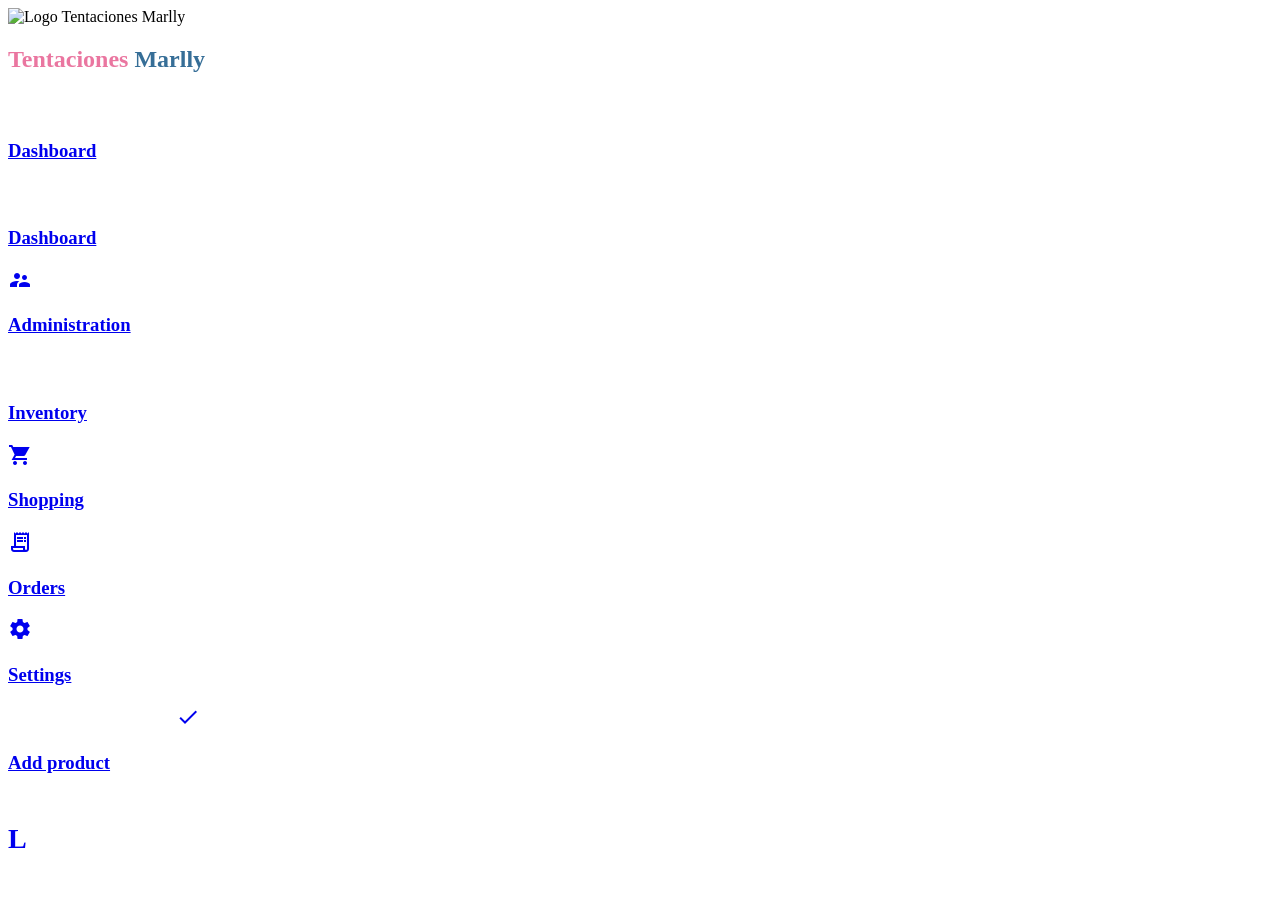
==== index.html @ 05e1bed1 "Proceso del dashborad" ====
<!DOCTYPE html>
<html lang="en">
<head>
    <meta charset="UTF-8">
    <meta http-equiv="X-UA-Compatible" content="IE=edge">
    <meta name="viewport" content="width=device-width, initial-scale=1.0">
    <title>Responsive Dashboard using HTML CSS and JavaScript</title>
    <!-- MATERIAL CDN -->
    <link href="https://fonts.googleapis.com/icon?family=Material+Icons+Sharp" rel="stylesheet">
    <!-- STYLESHEET -->
    <link rel="stylesheet" href="style.css">
</head>
<body>
    <div class="container">
        <aside>
            <div class="top">
                <div class="logo">
                    <img src="./images/logo.png.png" alt="Logo Tentaciones Marlly">
                    <h2><span class="tentaciones">Tentaciones</span> <span class="marlly">Marlly</span></h2>
                </div>
            </div>

            <div class="sidebar">
                <a href="#">
                    <span class="material-icons-sharp">grid_view</span>
                    <h3>Dashboard</h3>
                </a>
                <a href="#">
                    <span class="material-icons-sharp">grid_view</span>
                    <h3>Dashboard</h3>
                </a>
                <a href="#">
                    <span class="material-icons-sharp">supervisor_account</span>
                    <h3>Administration</h3>
                </a>
                <a href="#">
                    <span class="material-icons-sharp">inventory</span>
                    <h3>Inventory</h3>
                </a>
                <a href="#">
                    <span class="material-icons-sharp">shopping_cart</span>
                    <h3>Shopping</h3>
                </a>
                <a href="#">
                    <span class="material-icons-sharp">receipt_long</span>
                    <h3>Orders</h3>
                </a>
                <a href="#">
                    <span class="material-icons-sharp">settings</span>
                    <h3>Settings</h3>
                </a>
                <a href="#">
                    <span class="material-icons-sharp">bucket_check</span>
                    <h3>Add product</h3>
                </a>
                <a href="#">
                    <span class="material-icons-sharp"logout</span>
                    <h3>Logout</h3>
                </a>
            <div>
        </aside>
    </div>
</body>
</html>
---- style.css ----
/* Colores del título del logo */
.logo h2 .tentaciones {
    color: #EA76A0;
}

.logo h2 .marlly {
    color: #366E97;
}
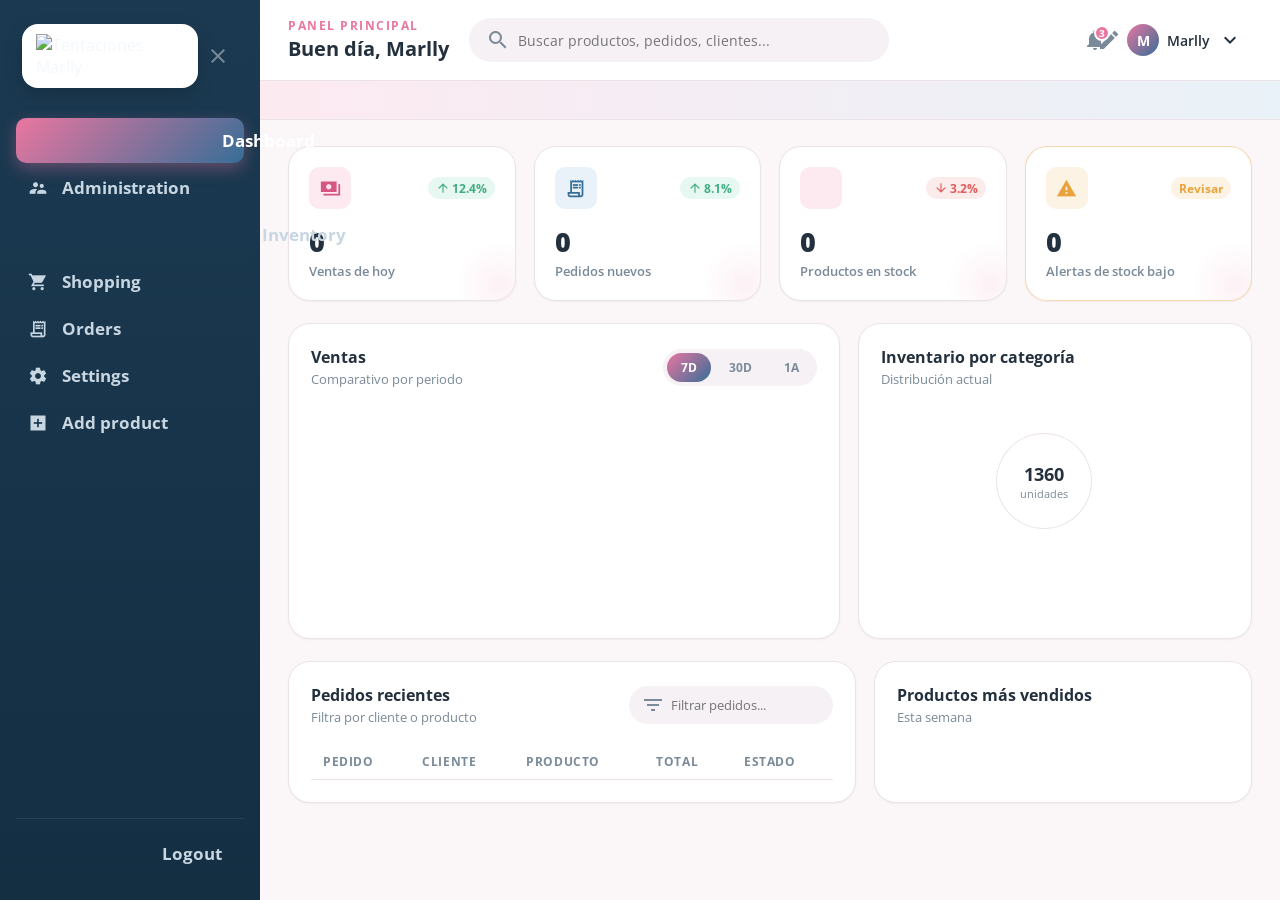
==== commit 9b0e2f15: "dashboard2.0" ====
--- a/index.html
+++ b/index.html
@@ -1,64 +1,297 @@
 <!DOCTYPE html>
-<html lang="en">
+<html lang="es">
 <head>
-    <meta charset="UTF-8">
-    <meta http-equiv="X-UA-Compatible" content="IE=edge">
-    <meta name="viewport" content="width=device-width, initial-scale=1.0">
-    <title>Responsive Dashboard using HTML CSS and JavaScript</title>
-    <!-- MATERIAL CDN -->
-    <link href="https://fonts.googleapis.com/icon?family=Material+Icons+Sharp" rel="stylesheet">
-    <!-- STYLESHEET -->
-    <link rel="stylesheet" href="style.css">
+<meta charset="UTF-8">
+<meta http-equiv="X-UA-Compatible" content="IE=edge">
+<meta name="viewport" content="width=device-width, initial-scale=1.0">
+<title>Tentaciones Marlly | Panel de control</title>
+
+<!-- Tipografías -->
+<link rel="preconnect" href="https://fonts.googleapis.com">
+<link rel="preconnect" href="https://fonts.gstatic.com" crossorigin>
+<link href="https://fonts.googleapis.com/css2?family=Open+Sans:ital,wght@0,400;0,500;0,600;0,700;0,800;1,400&family=Caveat:wght@600;700&display=swap" rel="stylesheet">
+<!-- Material Icons -->
+<link href="https://fonts.googleapis.com/icon?family=Material+Icons+Sharp" rel="stylesheet">
+<!-- Estilos -->
+<link rel="stylesheet" href="style.css">
 </head>
 <body>
-    <div class="container">
-        <aside>
-            <div class="top">
-                <div class="logo">
-                    <img src="./images/logo.png.png" alt="Logo Tentaciones Marlly">
-                    <h2><span class="tentaciones">Tentaciones</span> <span class="marlly">Marlly</span></h2>
-                </div>
-            </div>
-
-            <div class="sidebar">
-                <a href="#">
-                    <span class="material-icons-sharp">grid_view</span>
-                    <h3>Dashboard</h3>
-                </a>
-                <a href="#">
-                    <span class="material-icons-sharp">grid_view</span>
-                    <h3>Dashboard</h3>
-                </a>
-                <a href="#">
-                    <span class="material-icons-sharp">supervisor_account</span>
-                    <h3>Administration</h3>
-                </a>
-                <a href="#">
-                    <span class="material-icons-sharp">inventory</span>
-                    <h3>Inventory</h3>
-                </a>
-                <a href="#">
-                    <span class="material-icons-sharp">shopping_cart</span>
-                    <h3>Shopping</h3>
-                </a>
-                <a href="#">
-                    <span class="material-icons-sharp">receipt_long</span>
-                    <h3>Orders</h3>
-                </a>
-                <a href="#">
-                    <span class="material-icons-sharp">settings</span>
-                    <h3>Settings</h3>
-                </a>
-                <a href="#">
-                    <span class="material-icons-sharp">bucket_check</span>
-                    <h3>Add product</h3>
-                </a>
-                <a href="#">
-                    <span class="material-icons-sharp"logout</span>
-                    <h3>Logout</h3>
-                </a>
-            <div>
-        </aside>
-    </div>
+
+<div class="app">
+
+  <!-- ============ SIDEBAR ============ -->
+  <aside class="sidebar" id="sidebar">
+    <div class="sidebar-top">
+      <div class="logo">
+        <img src="./images/logo.png" alt="Tentaciones Marlly" class="logo-img">
+      </div>
+      <button class="icon-btn sidebar-close" id="sidebarClose" aria-label="Cerrar menú">
+        <span class="material-icons-sharp">close</span>
+      </button>
+    </div>
+
+    <nav class="sidebar-nav" id="sidebarNav">
+      <a href="#" class="nav-link active" data-page="Panel principal">
+        <span class="material-icons-sharp">grid_view</span>
+        <h3>Dashboard</h3>
+      </a>
+      <a href="#" class="nav-link" data-page="Administración">
+        <span class="material-icons-sharp">supervisor_account</span>
+        <h3>Administration</h3>
+      </a>
+      <a href="#" class="nav-link" data-page="Inventario">
+        <span class="material-icons-sharp">inventory_2</span>
+        <h3>Inventory</h3>
+      </a>
+      <a href="#" class="nav-link" data-page="Compras">
+        <span class="material-icons-sharp">shopping_cart</span>
+        <h3>Shopping</h3>
+      </a>
+      <a href="#" class="nav-link" data-page="Pedidos">
+        <span class="material-icons-sharp">receipt_long</span>
+        <h3>Orders</h3>
+      </a>
+      <a href="#" class="nav-link" data-page="Ajustes">
+        <span class="material-icons-sharp">settings</span>
+        <h3>Settings</h3>
+      </a>
+      <a href="#" class="nav-link" id="openAddProduct" data-page="Agregar producto">
+        <span class="material-icons-sharp">add_box</span>
+        <h3>Add product</h3>
+      </a>
+    </nav>
+
+    <div class="sidebar-bottom">
+      <a href="#" class="nav-link logout" id="logoutBtn">
+        <span class="material-icons-sharp">logout</span>
+        <h3>Logout</h3>
+      </a>
+    </div>
+  </aside>
+
+  <div class="overlay" id="overlay"></div>
+
+  <!-- ============ MAIN ============ -->
+  <div class="main">
+
+    <!-- TOPBAR -->
+    <header class="topbar">
+      <div class="topbar-left">
+        <button class="icon-btn" id="menuToggle" aria-label="Abrir menú">
+          <span class="material-icons-sharp">menu</span>
+        </button>
+        <div>
+          <p class="eyebrow">Panel principal</p>
+          <h1 id="pageTitle">Buen día, Marlly</h1>
+        </div>
+      </div>
+
+      <div class="topbar-search">
+        <span class="material-icons-sharp">search</span>
+        <input type="text" id="globalSearch" placeholder="Buscar productos, pedidos, clientes...">
+      </div>
+
+      <div class="topbar-actions">
+        <button class="icon-btn" id="themeToggle" aria-label="Cambiar tema">
+          <span class="material-icons-sharp" id="themeIcon">dark_mode</span>
+        </button>
+
+        <div class="dropdown-wrap">
+          <button class="icon-btn" id="notifBtn" aria-label="Notificaciones">
+            <span class="material-icons-sharp">notifications</span>
+            <span class="badge-dot" id="notifDot">3</span>
+          </button>
+          <div class="dropdown" id="notifDropdown">
+            <div class="dropdown-head">
+              <span>Notificaciones</span>
+              <button class="text-link" id="clearNotifs">Marcar leídas</button>
+            </div>
+            <ul class="notif-list" id="notifList">
+              <li class="unread"><span class="material-icons-sharp warn">warning</span><div><p>Stock bajo de <b>Bombones de fresa</b></p><small>Hace 12 min</small></div></li>
+              <li class="unread"><span class="material-icons-sharp ok">shopping_bag</span><div><p>Nuevo pedido #1042 de <b>Ana Rojas</b></p><small>Hace 34 min</small></div></li>
+              <li class="unread"><span class="material-icons-sharp info">local_shipping</span><div><p>Pedido #1039 fue enviado</p><small>Hace 1 h</small></div></li>
+              <li><span class="material-icons-sharp ok">payments</span><div><p>Pago confirmado de <b>Carlos Ruiz</b></p><small>Ayer</small></div></li>
+            </ul>
+          </div>
+        </div>
+
+        <div class="dropdown-wrap">
+          <button class="profile-btn" id="profileBtn">
+            <span class="avatar">M</span>
+            <span class="profile-name">Marlly</span>
+            <span class="material-icons-sharp">expand_more</span>
+          </button>
+          <div class="dropdown" id="profileDropdown">
+            <a href="#"><span class="material-icons-sharp">person</span> Mi perfil</a>
+            <a href="#"><span class="material-icons-sharp">settings</span> Preferencias</a>
+            <a href="#"><span class="material-icons-sharp">help</span> Ayuda</a>
+            <hr>
+            <a href="#" id="logoutBtn2"><span class="material-icons-sharp">logout</span> Cerrar sesión</a>
+          </div>
+        </div>
+      </div>
+    </header>
+
+    <!-- TICKER -->
+    <div class="ticker">
+      <div class="ticker-track" id="tickerTrack"></div>
+    </div>
+
+    <!-- CONTENT -->
+    <main class="content">
+
+      <!-- STAT CARDS -->
+      <section class="stats" aria-label="Resumen">
+        <article class="stat-card">
+          <div class="stat-top">
+            <span class="stat-icon pink"><span class="material-icons-sharp">payments</span></span>
+            <span class="delta up"><span class="material-icons-sharp">arrow_upward</span>12.4%</span>
+          </div>
+          <h4 class="stat-value" data-count="2480000" data-prefix="$">0</h4>
+          <p class="stat-label">Ventas de hoy</p>
+        </article>
+
+        <article class="stat-card">
+          <div class="stat-top">
+            <span class="stat-icon blue"><span class="material-icons-sharp">receipt_long</span></span>
+            <span class="delta up"><span class="material-icons-sharp">arrow_upward</span>8.1%</span>
+          </div>
+          <h4 class="stat-value" data-count="58">0</h4>
+          <p class="stat-label">Pedidos nuevos</p>
+        </article>
+
+        <article class="stat-card">
+          <div class="stat-top">
+            <span class="stat-icon pink"><span class="material-icons-sharp">inventory_2</span></span>
+            <span class="delta down"><span class="material-icons-sharp">arrow_downward</span>3.2%</span>
+          </div>
+          <h4 class="stat-value" data-count="1360">0</h4>
+          <p class="stat-label">Productos en stock</p>
+        </article>
+
+        <article class="stat-card warn-card">
+          <div class="stat-top">
+            <span class="stat-icon amber"><span class="material-icons-sharp">warning</span></span>
+            <span class="delta neutral">Revisar</span>
+          </div>
+          <h4 class="stat-value" data-count="7">0</h4>
+          <p class="stat-label">Alertas de stock bajo</p>
+        </article>
+      </section>
+
+      <!-- CHARTS -->
+      <section class="grid-2">
+        <div class="panel">
+          <div class="panel-head">
+            <div>
+              <h3>Ventas</h3>
+              <p class="muted">Comparativo por periodo</p>
+            </div>
+            <div class="tabs" id="chartTabs">
+              <button class="tab active" data-range="7d">7D</button>
+              <button class="tab" data-range="30d">30D</button>
+              <button class="tab" data-range="1a">1A</button>
+            </div>
+          </div>
+          <div class="bar-chart" id="barChart"></div>
+        </div>
+
+        <div class="panel">
+          <div class="panel-head">
+            <div>
+              <h3>Inventario por categoría</h3>
+              <p class="muted">Distribución actual</p>
+            </div>
+          </div>
+          <div class="donut-wrap">
+            <div class="donut" id="donutChart">
+              <div class="donut-center">
+                <strong id="donutTotal">1360</strong>
+                <span>unidades</span>
+              </div>
+            </div>
+            <ul class="legend" id="legendList"></ul>
+          </div>
+        </div>
+      </section>
+
+      <!-- TABLES -->
+      <section class="grid-2 grid-2--wide">
+        <div class="panel">
+          <div class="panel-head">
+            <div>
+              <h3>Pedidos recientes</h3>
+              <p class="muted">Filtra por cliente o producto</p>
+            </div>
+            <div class="table-search">
+              <span class="material-icons-sharp">filter_list</span>
+              <input type="text" id="orderSearch" placeholder="Filtrar pedidos...">
+            </div>
+          </div>
+          <div class="table-wrap">
+            <table id="ordersTable">
+              <thead>
+                <tr><th>Pedido</th><th>Cliente</th><th>Producto</th><th>Total</th><th>Estado</th></tr>
+              </thead>
+              <tbody id="ordersBody"></tbody>
+            </table>
+          </div>
+        </div>
+
+        <div class="panel">
+          <div class="panel-head">
+            <div>
+              <h3>Productos más vendidos</h3>
+              <p class="muted">Esta semana</p>
+            </div>
+          </div>
+          <ul class="top-products" id="topProducts"></ul>
+        </div>
+      </section>
+
+    </main>
+  </div>
+</div>
+
+<!-- MODAL: AGREGAR PRODUCTO -->
+<div class="modal-overlay" id="modalOverlay">
+  <div class="modal" role="dialog" aria-modal="true" aria-labelledby="modalTitle">
+    <div class="modal-head">
+      <h3 id="modalTitle">Agregar producto</h3>
+      <button class="icon-btn" id="modalClose"><span class="material-icons-sharp">close</span></button>
+    </div>
+    <form id="productForm">
+      <label>Nombre del producto
+        <input type="text" id="prodName" placeholder="Ej. Paleta de chocolate" required>
+      </label>
+      <div class="form-row">
+        <label>Categoría
+          <select id="prodCategory">
+            <option>Chocolates</option>
+            <option>Gomitas</option>
+            <option>Bombones</option>
+            <option>Paletas</option>
+            <option>Combos</option>
+          </select>
+        </label>
+        <label>Precio
+          <input type="number" id="prodPrice" placeholder="0" min="0" required>
+        </label>
+      </div>
+      <label>Cantidad en stock
+        <input type="number" id="prodStock" placeholder="0" min="0" required>
+      </label>
+      <div class="modal-actions">
+        <button type="button" class="btn-ghost" id="modalCancel">Cancelar</button>
+        <button type="submit" class="btn-primary">Guardar producto</button>
+      </div>
+    </form>
+  </div>
+</div>
+
+<!-- TOASTS -->
+<div class="toast-stack" id="toastStack"></div>
+
+<script src="script.js"></script>
 </body>
 </html>
--- a/style.css
+++ b/style.css
@@ -1,8 +1,565 @@
-/* Colores del título del logo */
-.logo h2 .tentaciones {
-    color: #EA76A0;
-}
-
-.logo h2 .marlly {
-    color: #366E97;
-}
+/* ============================================
+   TENTACIONES MARLLY — DASHBOARD
+   Paleta: rosa #EA76A0 · azul #366E97
+   ============================================ */
+
+:root{
+  --pink: #EA76A0;
+  --pink-dark: #D65683;
+  --pink-light: #FDEAF1;
+  --blue: #366E97;
+  --blue-dark: #244D6B;
+  --blue-light: #E9F2F8;
+
+  --bg: #FBF7F9;
+  --surface: #FFFFFF;
+  --surface-2: #F6F1F4;
+  --ink: #23303D;
+  --muted: #7A8A98;
+  --border: #ECE3E8;
+
+  --success: #3FAE83;
+  --success-bg: #E7F7F1;
+  --warning: #E8A33D;
+  --warning-bg: #FDF3E4;
+  --danger: #E15B5B;
+  --danger-bg: #FCEBEB;
+
+  --radius-sm: 10px;
+  --radius: 16px;
+  --radius-lg: 22px;
+
+  --shadow-sm: 0 1px 2px rgba(35,48,61,.06);
+  --shadow: 0 8px 24px rgba(54,110,151,.10);
+  --shadow-lg: 0 20px 48px rgba(54,110,151,.16);
+
+  --sidebar-w: 260px;
+  --font-body: "Open Sans", sans-serif;
+  --font-script: "Caveat", cursive;
+}
+
+body.dark{
+  --bg: #101A24;
+  --surface: #16212D;
+  --surface-2: #1C2935;
+  --ink: #EDF2F6;
+  --muted: #93A3B2;
+  --border: #223140;
+  --pink-light: #2B1E28;
+  --blue-light: #182634;
+}
+
+*,*::before,*::after{ box-sizing:border-box; margin:0; padding:0; }
+
+html{ scroll-behavior:smooth; }
+
+body{
+  font-family: var(--font-body);
+  background: var(--bg);
+  color: var(--ink);
+  transition: background .3s ease, color .3s ease;
+  overflow-x:hidden;
+}
+
+a{ text-decoration:none; color:inherit; }
+button{ font-family:inherit; cursor:pointer; border:none; background:none; color:inherit; }
+input, select{ font-family:inherit; }
+ul{ list-style:none; }
+
+:focus-visible{
+  outline: 2px solid var(--blue);
+  outline-offset: 2px;
+  border-radius: 6px;
+}
+
+@media (prefers-reduced-motion: reduce){
+  *{ animation-duration:.001ms !important; transition-duration:.001ms !important; }
+}
+
+/* ============ LAYOUT ============ */
+.app{
+  display:flex;
+  min-height:100vh;
+}
+
+.main{
+  flex:1;
+  min-width:0;
+  display:flex;
+  flex-direction:column;
+}
+
+/* ============ SIDEBAR ============ */
+.sidebar{
+  width: var(--sidebar-w);
+  flex-shrink:0;
+  background: linear-gradient(180deg,#1B3A52 0%, #142E42 100%);
+  color:#F4F8FB;
+  display:flex;
+  flex-direction:column;
+  padding:24px 16px;
+  position:sticky;
+  top:0;
+  height:100vh;
+  z-index:40;
+  transition: transform .3s ease;
+}
+
+.sidebar-top{
+  display:flex;
+  align-items:center;
+  justify-content:space-between;
+  padding:0 6px 22px;
+}
+
+.logo{
+  display:flex; align-items:center;
+  background: #FFFFFF;
+  border-radius: var(--radius);
+  padding:10px 14px;
+  box-shadow: 0 6px 18px rgba(0,0,0,.18);
+  flex:1;
+}
+.logo-img{
+  width:100%;
+  max-width:172px;
+  height:auto;
+  display:block;
+  margin:0 auto;
+}
+
+.sidebar-close{ display:none; color:#F4F8FB; }
+
+.sidebar-nav{ display:flex; flex-direction:column; gap:2px; margin-top:8px; flex:1; }
+
+.nav-link{
+  display:flex;
+  align-items:center;
+  gap:14px;
+  padding:11px 12px;
+  border-radius: var(--radius-sm);
+  color:#C7D6E1;
+  font-size:.92rem;
+  font-weight:600;
+  position:relative;
+  transition: background .18s ease, color .18s ease, transform .18s ease;
+}
+.nav-link .material-icons-sharp{ font-size:20px; }
+
+.nav-link:hover{
+  background: rgba(234,118,160,.12);
+  color:#fff;
+  transform: translateX(2px);
+}
+
+.nav-link.active{
+  background: linear-gradient(135deg, var(--pink), var(--blue));
+  color:#fff;
+  box-shadow: 0 6px 16px rgba(234,118,160,.35);
+}
+
+.sidebar-bottom{ border-top:1px solid rgba(255,255,255,.08); padding-top:12px; margin-top:12px; }
+.nav-link.logout:hover{ background: rgba(225,91,91,.18); color:#FFC8C8; }
+
+.overlay{
+  display:none;
+  position:fixed; inset:0;
+  background: rgba(20,30,40,.5);
+  z-index:35;
+}
+
+/* ============ TOPBAR ============ */
+.topbar{
+  display:flex;
+  align-items:center;
+  gap:20px;
+  padding:18px 28px;
+  background: var(--surface);
+  border-bottom:1px solid var(--border);
+  position:sticky;
+  top:0;
+  z-index:30;
+}
+
+.topbar-left{ display:flex; align-items:center; gap:14px; }
+.eyebrow{ font-size:.72rem; font-weight:700; letter-spacing:1.5px; text-transform:uppercase; color: var(--pink); }
+.topbar h1{ font-size:1.25rem; font-weight:700; margin-top:2px; }
+
+#menuToggle{ display:none; }
+
+.icon-btn{
+  width:40px; height:40px;
+  display:flex; align-items:center; justify-content:center;
+  border-radius:50%;
+  color: var(--muted);
+  transition: background .18s ease, color .18s ease;
+  position:relative;
+}
+.icon-btn:hover{ background: var(--surface-2); color: var(--ink); }
+
+.topbar-search{
+  flex:1;
+  max-width:420px;
+  display:flex;
+  align-items:center;
+  gap:8px;
+  background: var(--surface-2);
+  border:1px solid transparent;
+  border-radius: 999px;
+  padding:9px 16px;
+  color: var(--muted);
+  transition: border-color .18s ease, box-shadow .18s ease;
+}
+.topbar-search:focus-within{ border-color: var(--pink); box-shadow:0 0 0 3px rgba(234,118,160,.15); }
+.topbar-search input{
+  border:none; background:transparent; outline:none; width:100%;
+  color: var(--ink); font-size:.9rem;
+}
+
+.topbar-actions{ display:flex; align-items:center; gap:6px; margin-left:auto; }
+
+.badge-dot{
+  position:absolute; top:5px; right:5px;
+  background: var(--pink);
+  color:#fff;
+  font-size:.62rem; font-weight:700;
+  width:16px; height:16px;
+  border-radius:50%;
+  display:flex; align-items:center; justify-content:center;
+  border:2px solid var(--surface);
+}
+
+.profile-btn{
+  display:flex; align-items:center; gap:8px;
+  padding:6px 10px 6px 6px;
+  border-radius:999px;
+  transition: background .18s ease;
+}
+.profile-btn:hover{ background: var(--surface-2); }
+.avatar{
+  width:32px; height:32px;
+  border-radius:50%;
+  background: linear-gradient(135deg, var(--pink), var(--blue));
+  color:#fff; font-weight:700;
+  display:flex; align-items:center; justify-content:center;
+  font-size:.85rem;
+}
+.profile-name{ font-weight:600; font-size:.88rem; }
+
+.dropdown-wrap{ position:relative; }
+.dropdown{
+  position:absolute; right:0; top:calc(100% + 10px);
+  background: var(--surface);
+  border:1px solid var(--border);
+  border-radius: var(--radius);
+  box-shadow: var(--shadow-lg);
+  width:300px;
+  padding:10px;
+  opacity:0; visibility:hidden; transform: translateY(-8px);
+  transition: all .18s ease;
+  z-index:50;
+}
+.dropdown.open{ opacity:1; visibility:visible; transform: translateY(0); }
+
+.dropdown-head{
+  display:flex; justify-content:space-between; align-items:center;
+  padding:6px 8px 10px; font-weight:700; font-size:.9rem;
+}
+.text-link{ color: var(--blue); font-weight:600; font-size:.78rem; }
+.text-link:hover{ text-decoration:underline; }
+
+.notif-list li{
+  display:flex; gap:10px; align-items:flex-start;
+  padding:9px 8px; border-radius: var(--radius-sm);
+}
+.notif-list li.unread{ background: var(--pink-light); }
+.notif-list p{ font-size:.83rem; line-height:1.35; }
+.notif-list small{ color: var(--muted); font-size:.72rem; }
+.notif-list .material-icons-sharp{ font-size:19px; margin-top:1px; }
+.notif-list .warn{ color: var(--warning); }
+.notif-list .ok{ color: var(--success); }
+.notif-list .info{ color: var(--blue); }
+
+.dropdown a{
+  display:flex; align-items:center; gap:10px;
+  padding:9px 8px; border-radius: var(--radius-sm);
+  font-size:.87rem; font-weight:600; color: var(--ink);
+}
+.dropdown a:hover{ background: var(--surface-2); }
+.dropdown a .material-icons-sharp{ font-size:19px; color: var(--muted); }
+.dropdown hr{ border:none; border-top:1px solid var(--border); margin:6px 0; }
+
+/* ============ TICKER ============ */
+.ticker{
+  background: linear-gradient(90deg, var(--pink-light), var(--blue-light));
+  border-bottom:1px solid var(--border);
+  overflow:hidden;
+  white-space:nowrap;
+  padding:8px 0;
+}
+.ticker-track{
+  display:inline-block;
+  animation: scroll-left 32s linear infinite;
+  font-size:.82rem; font-weight:600; color: var(--blue-dark);
+}
+.ticker-track span{ margin:0 28px; }
+@keyframes scroll-left{
+  from{ transform: translateX(0); }
+  to{ transform: translateX(-50%); }
+}
+
+/* ============ CONTENT ============ */
+.content{
+  padding:26px 28px 60px;
+  display:flex; flex-direction:column; gap:22px;
+}
+
+/* ---- stat cards ---- */
+.stats{
+  display:grid;
+  grid-template-columns: repeat(4, 1fr);
+  gap:18px;
+}
+
+.stat-card{
+  background: var(--surface);
+  border:1px solid var(--border);
+  border-radius: var(--radius-lg);
+  padding:20px;
+  box-shadow: var(--shadow-sm);
+  transition: transform .18s ease, box-shadow .18s ease;
+  position:relative;
+  overflow:hidden;
+}
+.stat-card::after{
+  content:"";
+  position:absolute; right:-30px; bottom:-30px;
+  width:90px; height:90px; border-radius:50%;
+  background: radial-gradient(circle, rgba(234,118,160,.10), transparent 70%);
+}
+.stat-card:hover{ transform: translateY(-3px); box-shadow: var(--shadow); }
+
+.stat-top{ display:flex; align-items:center; justify-content:space-between; margin-bottom:14px; }
+
+.stat-icon{
+  width:42px; height:42px; border-radius: var(--radius-sm);
+  display:flex; align-items:center; justify-content:center;
+}
+.stat-icon .material-icons-sharp{ font-size:21px; }
+.stat-icon.pink{ background: var(--pink-light); color: var(--pink-dark); }
+.stat-icon.blue{ background: var(--blue-light); color: var(--blue); }
+.stat-icon.amber{ background: var(--warning-bg); color: var(--warning); }
+
+.delta{
+  font-size:.74rem; font-weight:700;
+  display:flex; align-items:center; gap:2px;
+  padding:3px 8px; border-radius:999px;
+}
+.delta .material-icons-sharp{ font-size:14px; }
+.delta.up{ color: var(--success); background: var(--success-bg); }
+.delta.down{ color: var(--danger); background: var(--danger-bg); }
+.delta.neutral{ color: var(--warning); background: var(--warning-bg); }
+
+.stat-value{ font-size:1.7rem; font-weight:800; letter-spacing:-.3px; }
+.stat-label{ color: var(--muted); font-size:.83rem; margin-top:2px; font-weight:600; }
+.warn-card{ border-color: rgba(232,163,61,.4); }
+
+/* ---- panels / grid ---- */
+.grid-2{
+  display:grid;
+  grid-template-columns: 1.4fr 1fr;
+  gap:18px;
+}
+
+.panel{
+  background: var(--surface);
+  border:1px solid var(--border);
+  border-radius: var(--radius-lg);
+  padding:22px;
+  box-shadow: var(--shadow-sm);
+}
+
+.panel-head{
+  display:flex; align-items:center; justify-content:space-between;
+  margin-bottom:18px; gap:12px; flex-wrap:wrap;
+}
+.panel-head h3{ font-size:1.02rem; font-weight:700; }
+.muted{ color: var(--muted); font-size:.8rem; margin-top:2px; }
+
+.tabs{ display:flex; gap:4px; background: var(--surface-2); padding:4px; border-radius:999px; }
+.tab{
+  padding:6px 14px; border-radius:999px; font-size:.78rem; font-weight:700;
+  color: var(--muted); transition: all .18s ease;
+}
+.tab.active{ background: linear-gradient(135deg, var(--pink), var(--blue)); color:#fff; }
+
+/* ---- bar chart ---- */
+.bar-chart{
+  display:flex; align-items:flex-end; gap:14px;
+  height:210px; padding-top:10px;
+}
+.bar-col{ flex:1; display:flex; flex-direction:column; align-items:center; gap:8px; height:100%; justify-content:flex-end; }
+.bar{
+  width:100%; max-width:34px;
+  border-radius:8px 8px 4px 4px;
+  background: linear-gradient(180deg, var(--pink), var(--blue));
+  transition: height .5s cubic-bezier(.4,0,.2,1);
+  position:relative;
+}
+.bar:hover::before{
+  content: attr(data-value);
+  position:absolute; top:-26px; left:50%; transform:translateX(-50%);
+  background: var(--ink); color:#fff; font-size:.68rem; font-weight:700;
+  padding:3px 7px; border-radius:6px; white-space:nowrap;
+}
+.bar-col span{ font-size:.72rem; color: var(--muted); font-weight:600; }
+
+/* ---- donut ---- */
+.donut-wrap{ display:flex; align-items:center; gap:22px; flex-wrap:wrap; justify-content:center; }
+.donut{
+  width:150px; height:150px; border-radius:50%;
+  display:flex; align-items:center; justify-content:center;
+  transition: background 1s ease;
+}
+.donut-center{
+  width:96px; height:96px; border-radius:50%;
+  background: var(--surface);
+  display:flex; flex-direction:column; align-items:center; justify-content:center;
+  box-shadow: inset 0 0 0 1px var(--border);
+}
+.donut-center strong{ font-size:1.15rem; }
+.donut-center span{ font-size:.68rem; color: var(--muted); }
+
+.legend{ display:flex; flex-direction:column; gap:9px; }
+.legend li{ display:flex; align-items:center; gap:8px; font-size:.82rem; font-weight:600; }
+.legend .dot{ width:9px; height:9px; border-radius:50%; flex-shrink:0; }
+.legend .pct{ margin-left:auto; color: var(--muted); font-weight:700; }
+
+/* ---- tables ---- */
+.grid-2--wide{ grid-template-columns: 1.5fr 1fr; }
+
+.table-search{
+  display:flex; align-items:center; gap:6px;
+  background: var(--surface-2); border-radius:999px; padding:7px 12px;
+  color: var(--muted); font-size:.8rem;
+}
+.table-search input{ border:none; background:transparent; outline:none; color:var(--ink); width:150px; }
+
+.table-wrap{ overflow-x:auto; }
+table{ width:100%; border-collapse:collapse; font-size:.85rem; }
+thead th{
+  text-align:left; padding:10px 12px; color: var(--muted);
+  font-size:.72rem; text-transform:uppercase; letter-spacing:.6px;
+  border-bottom:1px solid var(--border);
+}
+tbody td{ padding:12px; border-bottom:1px solid var(--border); }
+tbody tr{ transition: background .15s ease; }
+tbody tr:hover{ background: var(--surface-2); }
+tbody tr:last-child td{ border-bottom:none; }
+
+.status{
+  display:inline-flex; align-items:center; gap:5px;
+  padding:4px 10px; border-radius:999px; font-size:.72rem; font-weight:700;
+}
+.status.enviado{ color: var(--success); background: var(--success-bg); }
+.status.proceso{ color: var(--blue); background: var(--blue-light); }
+.status.pendiente{ color: var(--warning); background: var(--warning-bg); }
+
+.no-results{ text-align:center; color: var(--muted); padding:24px !important; }
+
+/* ---- top products ---- */
+.top-products{ display:flex; flex-direction:column; gap:16px; }
+.top-products li{ display:flex; align-items:center; gap:12px; }
+.tp-rank{
+  width:30px; height:30px; border-radius:50%;
+  background: var(--pink-light); color: var(--pink-dark);
+  display:flex; align-items:center; justify-content:center;
+  font-weight:800; font-size:.78rem; flex-shrink:0;
+}
+.tp-info{ flex:1; min-width:0; }
+.tp-info p{ font-size:.85rem; font-weight:700; }
+.tp-bar{ height:6px; border-radius:999px; background: var(--surface-2); margin-top:6px; overflow:hidden; }
+.tp-bar-fill{ height:100%; border-radius:999px; background: linear-gradient(90deg, var(--pink), var(--blue)); transition: width 1s ease; }
+.tp-units{ font-size:.76rem; color: var(--muted); font-weight:700; flex-shrink:0; }
+
+/* ============ MODAL ============ */
+.modal-overlay{
+  position:fixed; inset:0; background: rgba(20,30,40,.55);
+  display:flex; align-items:center; justify-content:center;
+  opacity:0; visibility:hidden; transition: all .2s ease; z-index:100; padding:20px;
+}
+.modal-overlay.open{ opacity:1; visibility:visible; }
+
+.modal{
+  background: var(--surface);
+  border-radius: var(--radius-lg);
+  width:100%; max-width:440px;
+  padding:26px;
+  box-shadow: var(--shadow-lg);
+  transform: translateY(14px) scale(.98);
+  transition: transform .22s ease;
+}
+.modal-overlay.open .modal{ transform: translateY(0) scale(1); }
+
+.modal-head{ display:flex; justify-content:space-between; align-items:center; margin-bottom:18px; }
+.modal-head h3{ font-size:1.1rem; font-weight:800; }
+
+#productForm{ display:flex; flex-direction:column; gap:14px; }
+#productForm label{ font-size:.8rem; font-weight:700; color: var(--muted); display:flex; flex-direction:column; gap:6px; }
+#productForm input, #productForm select{
+  border:1px solid var(--border); border-radius: var(--radius-sm);
+  padding:10px 12px; font-size:.9rem; color: var(--ink); background: var(--surface);
+  outline:none; transition: border-color .18s ease, box-shadow .18s ease;
+}
+#productForm input:focus, #productForm select:focus{ border-color: var(--pink); box-shadow:0 0 0 3px rgba(234,118,160,.15); }
+.form-row{ display:grid; grid-template-columns:1fr 1fr; gap:12px; }
+
+.modal-actions{ display:flex; justify-content:flex-end; gap:10px; margin-top:6px; }
+.btn-ghost, .btn-primary{
+  padding:10px 18px; border-radius:999px; font-weight:700; font-size:.85rem; transition: all .18s ease;
+}
+.btn-ghost{ color: var(--muted); background: var(--surface-2); }
+.btn-ghost:hover{ background: var(--border); }
+.btn-primary{ color:#fff; background: linear-gradient(135deg, var(--pink), var(--blue)); box-shadow: 0 6px 16px rgba(234,118,160,.3); }
+.btn-primary:hover{ filter: brightness(1.06); transform: translateY(-1px); }
+
+/* ============ TOASTS ============ */
+.toast-stack{
+  position:fixed; bottom:22px; right:22px; display:flex; flex-direction:column; gap:10px; z-index:200;
+}
+.toast{
+  background: var(--ink); color:#fff; padding:13px 18px; border-radius: var(--radius-sm);
+  font-size:.85rem; font-weight:600; display:flex; align-items:center; gap:10px;
+  box-shadow: var(--shadow-lg); animation: toast-in .25s ease;
+  max-width:300px;
+}
+.toast .material-icons-sharp{ color: var(--pink); font-size:19px; }
+@keyframes toast-in{ from{ opacity:0; transform: translateY(10px); } to{ opacity:1; transform:translateY(0);} }
+.toast.leaving{ animation: toast-out .25s ease forwards; }
+@keyframes toast-out{ to{ opacity:0; transform: translateX(30px); } }
+
+/* ============ RESPONSIVE ============ */
+@media (max-width: 1100px){
+  .grid-2, .grid-2--wide{ grid-template-columns: 1fr; }
+  .stats{ grid-template-columns: repeat(2,1fr); }
+}
+
+@media (max-width: 860px){
+  .sidebar{
+    position:fixed; left:0; top:0;
+    transform: translateX(-100%);
+  }
+  .sidebar.open{ transform: translateX(0); }
+  .sidebar-close{ display:flex; }
+  #menuToggle{ display:flex; }
+  .overlay.show{ display:block; }
+  .topbar-search{ display:none; }
+  .profile-name{ display:none; }
+}
+
+@media (max-width: 560px){
+  .stats{ grid-template-columns: 1fr; }
+  .content{ padding:18px 14px 40px; }
+  .topbar{ padding:14px 16px; }
+  .form-row{ grid-template-columns:1fr; }
+}
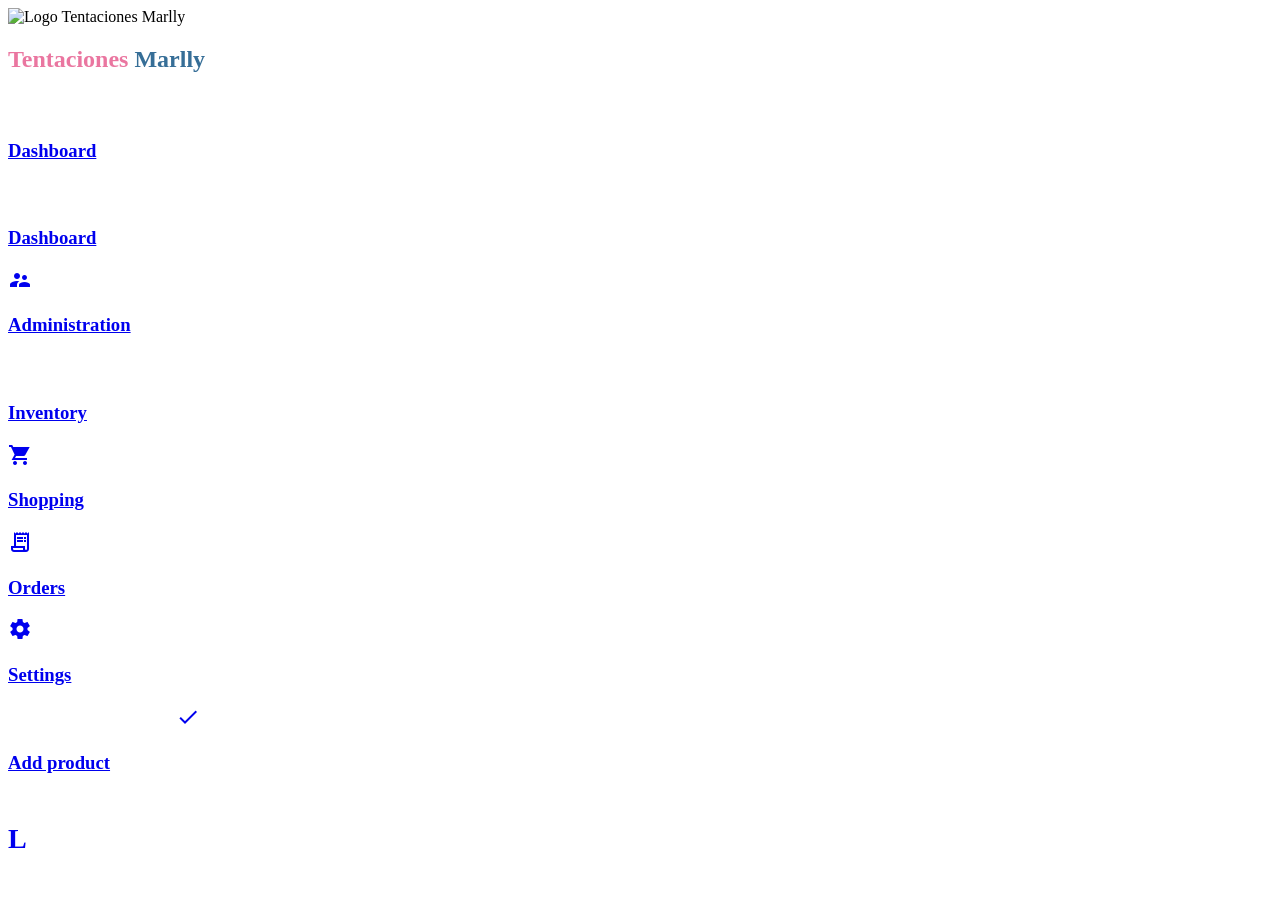
==== commit e4c3f93b: "Merge branch 'main' of https://github.com/miguel-developer95/PHP---Tentaciones-Marlly" ====
--- a/index.html
+++ b/index.html
@@ -1,297 +1,64 @@
 <!DOCTYPE html>
-<html lang="es">
+<html lang="en">
 <head>
-<meta charset="UTF-8">
-<meta http-equiv="X-UA-Compatible" content="IE=edge">
-<meta name="viewport" content="width=device-width, initial-scale=1.0">
-<title>Tentaciones Marlly | Panel de control</title>
-
-<!-- Tipografías -->
-<link rel="preconnect" href="https://fonts.googleapis.com">
-<link rel="preconnect" href="https://fonts.gstatic.com" crossorigin>
-<link href="https://fonts.googleapis.com/css2?family=Open+Sans:ital,wght@0,400;0,500;0,600;0,700;0,800;1,400&family=Caveat:wght@600;700&display=swap" rel="stylesheet">
-<!-- Material Icons -->
-<link href="https://fonts.googleapis.com/icon?family=Material+Icons+Sharp" rel="stylesheet">
-<!-- Estilos -->
-<link rel="stylesheet" href="style.css">
+    <meta charset="UTF-8">
+    <meta http-equiv="X-UA-Compatible" content="IE=edge">
+    <meta name="viewport" content="width=device-width, initial-scale=1.0">
+    <title>Responsive Dashboard using HTML CSS and JavaScript</title>
+    <!-- MATERIAL CDN -->
+    <link href="https://fonts.googleapis.com/icon?family=Material+Icons+Sharp" rel="stylesheet">
+    <!-- STYLESHEET -->
+    <link rel="stylesheet" href="style.css">
 </head>
 <body>
+    <div class="container">
+        <aside>
+            <div class="top">
+                <div class="logo">
+                    <img src="./images/logo.png.png" alt="Logo Tentaciones Marlly">
+                    <h2><span class="tentaciones">Tentaciones</span> <span class="marlly">Marlly</span></h2>
+                </div>
+            </div>
 
-<div class="app">
-
-  <!-- ============ SIDEBAR ============ -->
-  <aside class="sidebar" id="sidebar">
-    <div class="sidebar-top">
-      <div class="logo">
-        <img src="./images/logo.png" alt="Tentaciones Marlly" class="logo-img">
-      </div>
-      <button class="icon-btn sidebar-close" id="sidebarClose" aria-label="Cerrar menú">
-        <span class="material-icons-sharp">close</span>
-      </button>
+            <div class="sidebar">
+                <a href="#">
+                    <span class="material-icons-sharp">grid_view</span>
+                    <h3>Dashboard</h3>
+                </a>
+                <a href="#">
+                    <span class="material-icons-sharp">grid_view</span>
+                    <h3>Dashboard</h3>
+                </a>
+                <a href="#">
+                    <span class="material-icons-sharp">supervisor_account</span>
+                    <h3>Administration</h3>
+                </a>
+                <a href="#">
+                    <span class="material-icons-sharp">inventory</span>
+                    <h3>Inventory</h3>
+                </a>
+                <a href="#">
+                    <span class="material-icons-sharp">shopping_cart</span>
+                    <h3>Shopping</h3>
+                </a>
+                <a href="#">
+                    <span class="material-icons-sharp">receipt_long</span>
+                    <h3>Orders</h3>
+                </a>
+                <a href="#">
+                    <span class="material-icons-sharp">settings</span>
+                    <h3>Settings</h3>
+                </a>
+                <a href="#">
+                    <span class="material-icons-sharp">bucket_check</span>
+                    <h3>Add product</h3>
+                </a>
+                <a href="#">
+                    <span class="material-icons-sharp"logout</span>
+                    <h3>Logout</h3>
+                </a>
+            <div>
+        </aside>
     </div>
-
-    <nav class="sidebar-nav" id="sidebarNav">
-      <a href="#" class="nav-link active" data-page="Panel principal">
-        <span class="material-icons-sharp">grid_view</span>
-        <h3>Dashboard</h3>
-      </a>
-      <a href="#" class="nav-link" data-page="Administración">
-        <span class="material-icons-sharp">supervisor_account</span>
-        <h3>Administration</h3>
-      </a>
-      <a href="#" class="nav-link" data-page="Inventario">
-        <span class="material-icons-sharp">inventory_2</span>
-        <h3>Inventory</h3>
-      </a>
-      <a href="#" class="nav-link" data-page="Compras">
-        <span class="material-icons-sharp">shopping_cart</span>
-        <h3>Shopping</h3>
-      </a>
-      <a href="#" class="nav-link" data-page="Pedidos">
-        <span class="material-icons-sharp">receipt_long</span>
-        <h3>Orders</h3>
-      </a>
-      <a href="#" class="nav-link" data-page="Ajustes">
-        <span class="material-icons-sharp">settings</span>
-        <h3>Settings</h3>
-      </a>
-      <a href="#" class="nav-link" id="openAddProduct" data-page="Agregar producto">
-        <span class="material-icons-sharp">add_box</span>
-        <h3>Add product</h3>
-      </a>
-    </nav>
-
-    <div class="sidebar-bottom">
-      <a href="#" class="nav-link logout" id="logoutBtn">
-        <span class="material-icons-sharp">logout</span>
-        <h3>Logout</h3>
-      </a>
-    </div>
-  </aside>
-
-  <div class="overlay" id="overlay"></div>
-
-  <!-- ============ MAIN ============ -->
-  <div class="main">
-
-    <!-- TOPBAR -->
-    <header class="topbar">
-      <div class="topbar-left">
-        <button class="icon-btn" id="menuToggle" aria-label="Abrir menú">
-          <span class="material-icons-sharp">menu</span>
-        </button>
-        <div>
-          <p class="eyebrow">Panel principal</p>
-          <h1 id="pageTitle">Buen día, Marlly</h1>
-        </div>
-      </div>
-
-      <div class="topbar-search">
-        <span class="material-icons-sharp">search</span>
-        <input type="text" id="globalSearch" placeholder="Buscar productos, pedidos, clientes...">
-      </div>
-
-      <div class="topbar-actions">
-        <button class="icon-btn" id="themeToggle" aria-label="Cambiar tema">
-          <span class="material-icons-sharp" id="themeIcon">dark_mode</span>
-        </button>
-
-        <div class="dropdown-wrap">
-          <button class="icon-btn" id="notifBtn" aria-label="Notificaciones">
-            <span class="material-icons-sharp">notifications</span>
-            <span class="badge-dot" id="notifDot">3</span>
-          </button>
-          <div class="dropdown" id="notifDropdown">
-            <div class="dropdown-head">
-              <span>Notificaciones</span>
-              <button class="text-link" id="clearNotifs">Marcar leídas</button>
-            </div>
-            <ul class="notif-list" id="notifList">
-              <li class="unread"><span class="material-icons-sharp warn">warning</span><div><p>Stock bajo de <b>Bombones de fresa</b></p><small>Hace 12 min</small></div></li>
-              <li class="unread"><span class="material-icons-sharp ok">shopping_bag</span><div><p>Nuevo pedido #1042 de <b>Ana Rojas</b></p><small>Hace 34 min</small></div></li>
-              <li class="unread"><span class="material-icons-sharp info">local_shipping</span><div><p>Pedido #1039 fue enviado</p><small>Hace 1 h</small></div></li>
-              <li><span class="material-icons-sharp ok">payments</span><div><p>Pago confirmado de <b>Carlos Ruiz</b></p><small>Ayer</small></div></li>
-            </ul>
-          </div>
-        </div>
-
-        <div class="dropdown-wrap">
-          <button class="profile-btn" id="profileBtn">
-            <span class="avatar">M</span>
-            <span class="profile-name">Marlly</span>
-            <span class="material-icons-sharp">expand_more</span>
-          </button>
-          <div class="dropdown" id="profileDropdown">
-            <a href="#"><span class="material-icons-sharp">person</span> Mi perfil</a>
-            <a href="#"><span class="material-icons-sharp">settings</span> Preferencias</a>
-            <a href="#"><span class="material-icons-sharp">help</span> Ayuda</a>
-            <hr>
-            <a href="#" id="logoutBtn2"><span class="material-icons-sharp">logout</span> Cerrar sesión</a>
-          </div>
-        </div>
-      </div>
-    </header>
-
-    <!-- TICKER -->
-    <div class="ticker">
-      <div class="ticker-track" id="tickerTrack"></div>
-    </div>
-
-    <!-- CONTENT -->
-    <main class="content">
-
-      <!-- STAT CARDS -->
-      <section class="stats" aria-label="Resumen">
-        <article class="stat-card">
-          <div class="stat-top">
-            <span class="stat-icon pink"><span class="material-icons-sharp">payments</span></span>
-            <span class="delta up"><span class="material-icons-sharp">arrow_upward</span>12.4%</span>
-          </div>
-          <h4 class="stat-value" data-count="2480000" data-prefix="$">0</h4>
-          <p class="stat-label">Ventas de hoy</p>
-        </article>
-
-        <article class="stat-card">
-          <div class="stat-top">
-            <span class="stat-icon blue"><span class="material-icons-sharp">receipt_long</span></span>
-            <span class="delta up"><span class="material-icons-sharp">arrow_upward</span>8.1%</span>
-          </div>
-          <h4 class="stat-value" data-count="58">0</h4>
-          <p class="stat-label">Pedidos nuevos</p>
-        </article>
-
-        <article class="stat-card">
-          <div class="stat-top">
-            <span class="stat-icon pink"><span class="material-icons-sharp">inventory_2</span></span>
-            <span class="delta down"><span class="material-icons-sharp">arrow_downward</span>3.2%</span>
-          </div>
-          <h4 class="stat-value" data-count="1360">0</h4>
-          <p class="stat-label">Productos en stock</p>
-        </article>
-
-        <article class="stat-card warn-card">
-          <div class="stat-top">
-            <span class="stat-icon amber"><span class="material-icons-sharp">warning</span></span>
-            <span class="delta neutral">Revisar</span>
-          </div>
-          <h4 class="stat-value" data-count="7">0</h4>
-          <p class="stat-label">Alertas de stock bajo</p>
-        </article>
-      </section>
-
-      <!-- CHARTS -->
-      <section class="grid-2">
-        <div class="panel">
-          <div class="panel-head">
-            <div>
-              <h3>Ventas</h3>
-              <p class="muted">Comparativo por periodo</p>
-            </div>
-            <div class="tabs" id="chartTabs">
-              <button class="tab active" data-range="7d">7D</button>
-              <button class="tab" data-range="30d">30D</button>
-              <button class="tab" data-range="1a">1A</button>
-            </div>
-          </div>
-          <div class="bar-chart" id="barChart"></div>
-        </div>
-
-        <div class="panel">
-          <div class="panel-head">
-            <div>
-              <h3>Inventario por categoría</h3>
-              <p class="muted">Distribución actual</p>
-            </div>
-          </div>
-          <div class="donut-wrap">
-            <div class="donut" id="donutChart">
-              <div class="donut-center">
-                <strong id="donutTotal">1360</strong>
-                <span>unidades</span>
-              </div>
-            </div>
-            <ul class="legend" id="legendList"></ul>
-          </div>
-        </div>
-      </section>
-
-      <!-- TABLES -->
-      <section class="grid-2 grid-2--wide">
-        <div class="panel">
-          <div class="panel-head">
-            <div>
-              <h3>Pedidos recientes</h3>
-              <p class="muted">Filtra por cliente o producto</p>
-            </div>
-            <div class="table-search">
-              <span class="material-icons-sharp">filter_list</span>
-              <input type="text" id="orderSearch" placeholder="Filtrar pedidos...">
-            </div>
-          </div>
-          <div class="table-wrap">
-            <table id="ordersTable">
-              <thead>
-                <tr><th>Pedido</th><th>Cliente</th><th>Producto</th><th>Total</th><th>Estado</th></tr>
-              </thead>
-              <tbody id="ordersBody"></tbody>
-            </table>
-          </div>
-        </div>
-
-        <div class="panel">
-          <div class="panel-head">
-            <div>
-              <h3>Productos más vendidos</h3>
-              <p class="muted">Esta semana</p>
-            </div>
-          </div>
-          <ul class="top-products" id="topProducts"></ul>
-        </div>
-      </section>
-
-    </main>
-  </div>
-</div>
-
-<!-- MODAL: AGREGAR PRODUCTO -->
-<div class="modal-overlay" id="modalOverlay">
-  <div class="modal" role="dialog" aria-modal="true" aria-labelledby="modalTitle">
-    <div class="modal-head">
-      <h3 id="modalTitle">Agregar producto</h3>
-      <button class="icon-btn" id="modalClose"><span class="material-icons-sharp">close</span></button>
-    </div>
-    <form id="productForm">
-      <label>Nombre del producto
-        <input type="text" id="prodName" placeholder="Ej. Paleta de chocolate" required>
-      </label>
-      <div class="form-row">
-        <label>Categoría
-          <select id="prodCategory">
-            <option>Chocolates</option>
-            <option>Gomitas</option>
-            <option>Bombones</option>
-            <option>Paletas</option>
-            <option>Combos</option>
-          </select>
-        </label>
-        <label>Precio
-          <input type="number" id="prodPrice" placeholder="0" min="0" required>
-        </label>
-      </div>
-      <label>Cantidad en stock
-        <input type="number" id="prodStock" placeholder="0" min="0" required>
-      </label>
-      <div class="modal-actions">
-        <button type="button" class="btn-ghost" id="modalCancel">Cancelar</button>
-        <button type="submit" class="btn-primary">Guardar producto</button>
-      </div>
-    </form>
-  </div>
-</div>
-
-<!-- TOASTS -->
-<div class="toast-stack" id="toastStack"></div>
-
-<script src="script.js"></script>
 </body>
 </html>
--- a/style.css
+++ b/style.css
@@ -1,565 +1,8 @@
-/* ============================================
-   TENTACIONES MARLLY — DASHBOARD
-   Paleta: rosa #EA76A0 · azul #366E97
-   ============================================ */
-
-:root{
-  --pink: #EA76A0;
-  --pink-dark: #D65683;
-  --pink-light: #FDEAF1;
-  --blue: #366E97;
-  --blue-dark: #244D6B;
-  --blue-light: #E9F2F8;
-
-  --bg: #FBF7F9;
-  --surface: #FFFFFF;
-  --surface-2: #F6F1F4;
-  --ink: #23303D;
-  --muted: #7A8A98;
-  --border: #ECE3E8;
-
-  --success: #3FAE83;
-  --success-bg: #E7F7F1;
-  --warning: #E8A33D;
-  --warning-bg: #FDF3E4;
-  --danger: #E15B5B;
-  --danger-bg: #FCEBEB;
-
-  --radius-sm: 10px;
-  --radius: 16px;
-  --radius-lg: 22px;
-
-  --shadow-sm: 0 1px 2px rgba(35,48,61,.06);
-  --shadow: 0 8px 24px rgba(54,110,151,.10);
-  --shadow-lg: 0 20px 48px rgba(54,110,151,.16);
-
-  --sidebar-w: 260px;
-  --font-body: "Open Sans", sans-serif;
-  --font-script: "Caveat", cursive;
+/* Colores del título del logo */
+.logo h2 .tentaciones {
+    color: #EA76A0;
 }
 
-body.dark{
-  --bg: #101A24;
-  --surface: #16212D;
-  --surface-2: #1C2935;
-  --ink: #EDF2F6;
-  --muted: #93A3B2;
-  --border: #223140;
-  --pink-light: #2B1E28;
-  --blue-light: #182634;
+.logo h2 .marlly {
+    color: #366E97;
 }
-
-*,*::before,*::after{ box-sizing:border-box; margin:0; padding:0; }
-
-html{ scroll-behavior:smooth; }
-
-body{
-  font-family: var(--font-body);
-  background: var(--bg);
-  color: var(--ink);
-  transition: background .3s ease, color .3s ease;
-  overflow-x:hidden;
-}
-
-a{ text-decoration:none; color:inherit; }
-button{ font-family:inherit; cursor:pointer; border:none; background:none; color:inherit; }
-input, select{ font-family:inherit; }
-ul{ list-style:none; }
-
-:focus-visible{
-  outline: 2px solid var(--blue);
-  outline-offset: 2px;
-  border-radius: 6px;
-}
-
-@media (prefers-reduced-motion: reduce){
-  *{ animation-duration:.001ms !important; transition-duration:.001ms !important; }
-}
-
-/* ============ LAYOUT ============ */
-.app{
-  display:flex;
-  min-height:100vh;
-}
-
-.main{
-  flex:1;
-  min-width:0;
-  display:flex;
-  flex-direction:column;
-}
-
-/* ============ SIDEBAR ============ */
-.sidebar{
-  width: var(--sidebar-w);
-  flex-shrink:0;
-  background: linear-gradient(180deg,#1B3A52 0%, #142E42 100%);
-  color:#F4F8FB;
-  display:flex;
-  flex-direction:column;
-  padding:24px 16px;
-  position:sticky;
-  top:0;
-  height:100vh;
-  z-index:40;
-  transition: transform .3s ease;
-}
-
-.sidebar-top{
-  display:flex;
-  align-items:center;
-  justify-content:space-between;
-  padding:0 6px 22px;
-}
-
-.logo{
-  display:flex; align-items:center;
-  background: #FFFFFF;
-  border-radius: var(--radius);
-  padding:10px 14px;
-  box-shadow: 0 6px 18px rgba(0,0,0,.18);
-  flex:1;
-}
-.logo-img{
-  width:100%;
-  max-width:172px;
-  height:auto;
-  display:block;
-  margin:0 auto;
-}
-
-.sidebar-close{ display:none; color:#F4F8FB; }
-
-.sidebar-nav{ display:flex; flex-direction:column; gap:2px; margin-top:8px; flex:1; }
-
-.nav-link{
-  display:flex;
-  align-items:center;
-  gap:14px;
-  padding:11px 12px;
-  border-radius: var(--radius-sm);
-  color:#C7D6E1;
-  font-size:.92rem;
-  font-weight:600;
-  position:relative;
-  transition: background .18s ease, color .18s ease, transform .18s ease;
-}
-.nav-link .material-icons-sharp{ font-size:20px; }
-
-.nav-link:hover{
-  background: rgba(234,118,160,.12);
-  color:#fff;
-  transform: translateX(2px);
-}
-
-.nav-link.active{
-  background: linear-gradient(135deg, var(--pink), var(--blue));
-  color:#fff;
-  box-shadow: 0 6px 16px rgba(234,118,160,.35);
-}
-
-.sidebar-bottom{ border-top:1px solid rgba(255,255,255,.08); padding-top:12px; margin-top:12px; }
-.nav-link.logout:hover{ background: rgba(225,91,91,.18); color:#FFC8C8; }
-
-.overlay{
-  display:none;
-  position:fixed; inset:0;
-  background: rgba(20,30,40,.5);
-  z-index:35;
-}
-
-/* ============ TOPBAR ============ */
-.topbar{
-  display:flex;
-  align-items:center;
-  gap:20px;
-  padding:18px 28px;
-  background: var(--surface);
-  border-bottom:1px solid var(--border);
-  position:sticky;
-  top:0;
-  z-index:30;
-}
-
-.topbar-left{ display:flex; align-items:center; gap:14px; }
-.eyebrow{ font-size:.72rem; font-weight:700; letter-spacing:1.5px; text-transform:uppercase; color: var(--pink); }
-.topbar h1{ font-size:1.25rem; font-weight:700; margin-top:2px; }
-
-#menuToggle{ display:none; }
-
-.icon-btn{
-  width:40px; height:40px;
-  display:flex; align-items:center; justify-content:center;
-  border-radius:50%;
-  color: var(--muted);
-  transition: background .18s ease, color .18s ease;
-  position:relative;
-}
-.icon-btn:hover{ background: var(--surface-2); color: var(--ink); }
-
-.topbar-search{
-  flex:1;
-  max-width:420px;
-  display:flex;
-  align-items:center;
-  gap:8px;
-  background: var(--surface-2);
-  border:1px solid transparent;
-  border-radius: 999px;
-  padding:9px 16px;
-  color: var(--muted);
-  transition: border-color .18s ease, box-shadow .18s ease;
-}
-.topbar-search:focus-within{ border-color: var(--pink); box-shadow:0 0 0 3px rgba(234,118,160,.15); }
-.topbar-search input{
-  border:none; background:transparent; outline:none; width:100%;
-  color: var(--ink); font-size:.9rem;
-}
-
-.topbar-actions{ display:flex; align-items:center; gap:6px; margin-left:auto; }
-
-.badge-dot{
-  position:absolute; top:5px; right:5px;
-  background: var(--pink);
-  color:#fff;
-  font-size:.62rem; font-weight:700;
-  width:16px; height:16px;
-  border-radius:50%;
-  display:flex; align-items:center; justify-content:center;
-  border:2px solid var(--surface);
-}
-
-.profile-btn{
-  display:flex; align-items:center; gap:8px;
-  padding:6px 10px 6px 6px;
-  border-radius:999px;
-  transition: background .18s ease;
-}
-.profile-btn:hover{ background: var(--surface-2); }
-.avatar{
-  width:32px; height:32px;
-  border-radius:50%;
-  background: linear-gradient(135deg, var(--pink), var(--blue));
-  color:#fff; font-weight:700;
-  display:flex; align-items:center; justify-content:center;
-  font-size:.85rem;
-}
-.profile-name{ font-weight:600; font-size:.88rem; }
-
-.dropdown-wrap{ position:relative; }
-.dropdown{
-  position:absolute; right:0; top:calc(100% + 10px);
-  background: var(--surface);
-  border:1px solid var(--border);
-  border-radius: var(--radius);
-  box-shadow: var(--shadow-lg);
-  width:300px;
-  padding:10px;
-  opacity:0; visibility:hidden; transform: translateY(-8px);
-  transition: all .18s ease;
-  z-index:50;
-}
-.dropdown.open{ opacity:1; visibility:visible; transform: translateY(0); }
-
-.dropdown-head{
-  display:flex; justify-content:space-between; align-items:center;
-  padding:6px 8px 10px; font-weight:700; font-size:.9rem;
-}
-.text-link{ color: var(--blue); font-weight:600; font-size:.78rem; }
-.text-link:hover{ text-decoration:underline; }
-
-.notif-list li{
-  display:flex; gap:10px; align-items:flex-start;
-  padding:9px 8px; border-radius: var(--radius-sm);
-}
-.notif-list li.unread{ background: var(--pink-light); }
-.notif-list p{ font-size:.83rem; line-height:1.35; }
-.notif-list small{ color: var(--muted); font-size:.72rem; }
-.notif-list .material-icons-sharp{ font-size:19px; margin-top:1px; }
-.notif-list .warn{ color: var(--warning); }
-.notif-list .ok{ color: var(--success); }
-.notif-list .info{ color: var(--blue); }
-
-.dropdown a{
-  display:flex; align-items:center; gap:10px;
-  padding:9px 8px; border-radius: var(--radius-sm);
-  font-size:.87rem; font-weight:600; color: var(--ink);
-}
-.dropdown a:hover{ background: var(--surface-2); }
-.dropdown a .material-icons-sharp{ font-size:19px; color: var(--muted); }
-.dropdown hr{ border:none; border-top:1px solid var(--border); margin:6px 0; }
-
-/* ============ TICKER ============ */
-.ticker{
-  background: linear-gradient(90deg, var(--pink-light), var(--blue-light));
-  border-bottom:1px solid var(--border);
-  overflow:hidden;
-  white-space:nowrap;
-  padding:8px 0;
-}
-.ticker-track{
-  display:inline-block;
-  animation: scroll-left 32s linear infinite;
-  font-size:.82rem; font-weight:600; color: var(--blue-dark);
-}
-.ticker-track span{ margin:0 28px; }
-@keyframes scroll-left{
-  from{ transform: translateX(0); }
-  to{ transform: translateX(-50%); }
-}
-
-/* ============ CONTENT ============ */
-.content{
-  padding:26px 28px 60px;
-  display:flex; flex-direction:column; gap:22px;
-}
-
-/* ---- stat cards ---- */
-.stats{
-  display:grid;
-  grid-template-columns: repeat(4, 1fr);
-  gap:18px;
-}
-
-.stat-card{
-  background: var(--surface);
-  border:1px solid var(--border);
-  border-radius: var(--radius-lg);
-  padding:20px;
-  box-shadow: var(--shadow-sm);
-  transition: transform .18s ease, box-shadow .18s ease;
-  position:relative;
-  overflow:hidden;
-}
-.stat-card::after{
-  content:"";
-  position:absolute; right:-30px; bottom:-30px;
-  width:90px; height:90px; border-radius:50%;
-  background: radial-gradient(circle, rgba(234,118,160,.10), transparent 70%);
-}
-.stat-card:hover{ transform: translateY(-3px); box-shadow: var(--shadow); }
-
-.stat-top{ display:flex; align-items:center; justify-content:space-between; margin-bottom:14px; }
-
-.stat-icon{
-  width:42px; height:42px; border-radius: var(--radius-sm);
-  display:flex; align-items:center; justify-content:center;
-}
-.stat-icon .material-icons-sharp{ font-size:21px; }
-.stat-icon.pink{ background: var(--pink-light); color: var(--pink-dark); }
-.stat-icon.blue{ background: var(--blue-light); color: var(--blue); }
-.stat-icon.amber{ background: var(--warning-bg); color: var(--warning); }
-
-.delta{
-  font-size:.74rem; font-weight:700;
-  display:flex; align-items:center; gap:2px;
-  padding:3px 8px; border-radius:999px;
-}
-.delta .material-icons-sharp{ font-size:14px; }
-.delta.up{ color: var(--success); background: var(--success-bg); }
-.delta.down{ color: var(--danger); background: var(--danger-bg); }
-.delta.neutral{ color: var(--warning); background: var(--warning-bg); }
-
-.stat-value{ font-size:1.7rem; font-weight:800; letter-spacing:-.3px; }
-.stat-label{ color: var(--muted); font-size:.83rem; margin-top:2px; font-weight:600; }
-.warn-card{ border-color: rgba(232,163,61,.4); }
-
-/* ---- panels / grid ---- */
-.grid-2{
-  display:grid;
-  grid-template-columns: 1.4fr 1fr;
-  gap:18px;
-}
-
-.panel{
-  background: var(--surface);
-  border:1px solid var(--border);
-  border-radius: var(--radius-lg);
-  padding:22px;
-  box-shadow: var(--shadow-sm);
-}
-
-.panel-head{
-  display:flex; align-items:center; justify-content:space-between;
-  margin-bottom:18px; gap:12px; flex-wrap:wrap;
-}
-.panel-head h3{ font-size:1.02rem; font-weight:700; }
-.muted{ color: var(--muted); font-size:.8rem; margin-top:2px; }
-
-.tabs{ display:flex; gap:4px; background: var(--surface-2); padding:4px; border-radius:999px; }
-.tab{
-  padding:6px 14px; border-radius:999px; font-size:.78rem; font-weight:700;
-  color: var(--muted); transition: all .18s ease;
-}
-.tab.active{ background: linear-gradient(135deg, var(--pink), var(--blue)); color:#fff; }
-
-/* ---- bar chart ---- */
-.bar-chart{
-  display:flex; align-items:flex-end; gap:14px;
-  height:210px; padding-top:10px;
-}
-.bar-col{ flex:1; display:flex; flex-direction:column; align-items:center; gap:8px; height:100%; justify-content:flex-end; }
-.bar{
-  width:100%; max-width:34px;
-  border-radius:8px 8px 4px 4px;
-  background: linear-gradient(180deg, var(--pink), var(--blue));
-  transition: height .5s cubic-bezier(.4,0,.2,1);
-  position:relative;
-}
-.bar:hover::before{
-  content: attr(data-value);
-  position:absolute; top:-26px; left:50%; transform:translateX(-50%);
-  background: var(--ink); color:#fff; font-size:.68rem; font-weight:700;
-  padding:3px 7px; border-radius:6px; white-space:nowrap;
-}
-.bar-col span{ font-size:.72rem; color: var(--muted); font-weight:600; }
-
-/* ---- donut ---- */
-.donut-wrap{ display:flex; align-items:center; gap:22px; flex-wrap:wrap; justify-content:center; }
-.donut{
-  width:150px; height:150px; border-radius:50%;
-  display:flex; align-items:center; justify-content:center;
-  transition: background 1s ease;
-}
-.donut-center{
-  width:96px; height:96px; border-radius:50%;
-  background: var(--surface);
-  display:flex; flex-direction:column; align-items:center; justify-content:center;
-  box-shadow: inset 0 0 0 1px var(--border);
-}
-.donut-center strong{ font-size:1.15rem; }
-.donut-center span{ font-size:.68rem; color: var(--muted); }
-
-.legend{ display:flex; flex-direction:column; gap:9px; }
-.legend li{ display:flex; align-items:center; gap:8px; font-size:.82rem; font-weight:600; }
-.legend .dot{ width:9px; height:9px; border-radius:50%; flex-shrink:0; }
-.legend .pct{ margin-left:auto; color: var(--muted); font-weight:700; }
-
-/* ---- tables ---- */
-.grid-2--wide{ grid-template-columns: 1.5fr 1fr; }
-
-.table-search{
-  display:flex; align-items:center; gap:6px;
-  background: var(--surface-2); border-radius:999px; padding:7px 12px;
-  color: var(--muted); font-size:.8rem;
-}
-.table-search input{ border:none; background:transparent; outline:none; color:var(--ink); width:150px; }
-
-.table-wrap{ overflow-x:auto; }
-table{ width:100%; border-collapse:collapse; font-size:.85rem; }
-thead th{
-  text-align:left; padding:10px 12px; color: var(--muted);
-  font-size:.72rem; text-transform:uppercase; letter-spacing:.6px;
-  border-bottom:1px solid var(--border);
-}
-tbody td{ padding:12px; border-bottom:1px solid var(--border); }
-tbody tr{ transition: background .15s ease; }
-tbody tr:hover{ background: var(--surface-2); }
-tbody tr:last-child td{ border-bottom:none; }
-
-.status{
-  display:inline-flex; align-items:center; gap:5px;
-  padding:4px 10px; border-radius:999px; font-size:.72rem; font-weight:700;
-}
-.status.enviado{ color: var(--success); background: var(--success-bg); }
-.status.proceso{ color: var(--blue); background: var(--blue-light); }
-.status.pendiente{ color: var(--warning); background: var(--warning-bg); }
-
-.no-results{ text-align:center; color: var(--muted); padding:24px !important; }
-
-/* ---- top products ---- */
-.top-products{ display:flex; flex-direction:column; gap:16px; }
-.top-products li{ display:flex; align-items:center; gap:12px; }
-.tp-rank{
-  width:30px; height:30px; border-radius:50%;
-  background: var(--pink-light); color: var(--pink-dark);
-  display:flex; align-items:center; justify-content:center;
-  font-weight:800; font-size:.78rem; flex-shrink:0;
-}
-.tp-info{ flex:1; min-width:0; }
-.tp-info p{ font-size:.85rem; font-weight:700; }
-.tp-bar{ height:6px; border-radius:999px; background: var(--surface-2); margin-top:6px; overflow:hidden; }
-.tp-bar-fill{ height:100%; border-radius:999px; background: linear-gradient(90deg, var(--pink), var(--blue)); transition: width 1s ease; }
-.tp-units{ font-size:.76rem; color: var(--muted); font-weight:700; flex-shrink:0; }
-
-/* ============ MODAL ============ */
-.modal-overlay{
-  position:fixed; inset:0; background: rgba(20,30,40,.55);
-  display:flex; align-items:center; justify-content:center;
-  opacity:0; visibility:hidden; transition: all .2s ease; z-index:100; padding:20px;
-}
-.modal-overlay.open{ opacity:1; visibility:visible; }
-
-.modal{
-  background: var(--surface);
-  border-radius: var(--radius-lg);
-  width:100%; max-width:440px;
-  padding:26px;
-  box-shadow: var(--shadow-lg);
-  transform: translateY(14px) scale(.98);
-  transition: transform .22s ease;
-}
-.modal-overlay.open .modal{ transform: translateY(0) scale(1); }
-
-.modal-head{ display:flex; justify-content:space-between; align-items:center; margin-bottom:18px; }
-.modal-head h3{ font-size:1.1rem; font-weight:800; }
-
-#productForm{ display:flex; flex-direction:column; gap:14px; }
-#productForm label{ font-size:.8rem; font-weight:700; color: var(--muted); display:flex; flex-direction:column; gap:6px; }
-#productForm input, #productForm select{
-  border:1px solid var(--border); border-radius: var(--radius-sm);
-  padding:10px 12px; font-size:.9rem; color: var(--ink); background: var(--surface);
-  outline:none; transition: border-color .18s ease, box-shadow .18s ease;
-}
-#productForm input:focus, #productForm select:focus{ border-color: var(--pink); box-shadow:0 0 0 3px rgba(234,118,160,.15); }
-.form-row{ display:grid; grid-template-columns:1fr 1fr; gap:12px; }
-
-.modal-actions{ display:flex; justify-content:flex-end; gap:10px; margin-top:6px; }
-.btn-ghost, .btn-primary{
-  padding:10px 18px; border-radius:999px; font-weight:700; font-size:.85rem; transition: all .18s ease;
-}
-.btn-ghost{ color: var(--muted); background: var(--surface-2); }
-.btn-ghost:hover{ background: var(--border); }
-.btn-primary{ color:#fff; background: linear-gradient(135deg, var(--pink), var(--blue)); box-shadow: 0 6px 16px rgba(234,118,160,.3); }
-.btn-primary:hover{ filter: brightness(1.06); transform: translateY(-1px); }
-
-/* ============ TOASTS ============ */
-.toast-stack{
-  position:fixed; bottom:22px; right:22px; display:flex; flex-direction:column; gap:10px; z-index:200;
-}
-.toast{
-  background: var(--ink); color:#fff; padding:13px 18px; border-radius: var(--radius-sm);
-  font-size:.85rem; font-weight:600; display:flex; align-items:center; gap:10px;
-  box-shadow: var(--shadow-lg); animation: toast-in .25s ease;
-  max-width:300px;
-}
-.toast .material-icons-sharp{ color: var(--pink); font-size:19px; }
-@keyframes toast-in{ from{ opacity:0; transform: translateY(10px); } to{ opacity:1; transform:translateY(0);} }
-.toast.leaving{ animation: toast-out .25s ease forwards; }
-@keyframes toast-out{ to{ opacity:0; transform: translateX(30px); } }
-
-/* ============ RESPONSIVE ============ */
-@media (max-width: 1100px){
-  .grid-2, .grid-2--wide{ grid-template-columns: 1fr; }
-  .stats{ grid-template-columns: repeat(2,1fr); }
-}
-
-@media (max-width: 860px){
-  .sidebar{
-    position:fixed; left:0; top:0;
-    transform: translateX(-100%);
-  }
-  .sidebar.open{ transform: translateX(0); }
-  .sidebar-close{ display:flex; }
-  #menuToggle{ display:flex; }
-  .overlay.show{ display:block; }
-  .topbar-search{ display:none; }
-  .profile-name{ display:none; }
-}
-
-@media (max-width: 560px){
-  .stats{ grid-template-columns: 1fr; }
-  .content{ padding:18px 14px 40px; }
-  .topbar{ padding:14px 16px; }
-  .form-row{ grid-template-columns:1fr; }
-}
